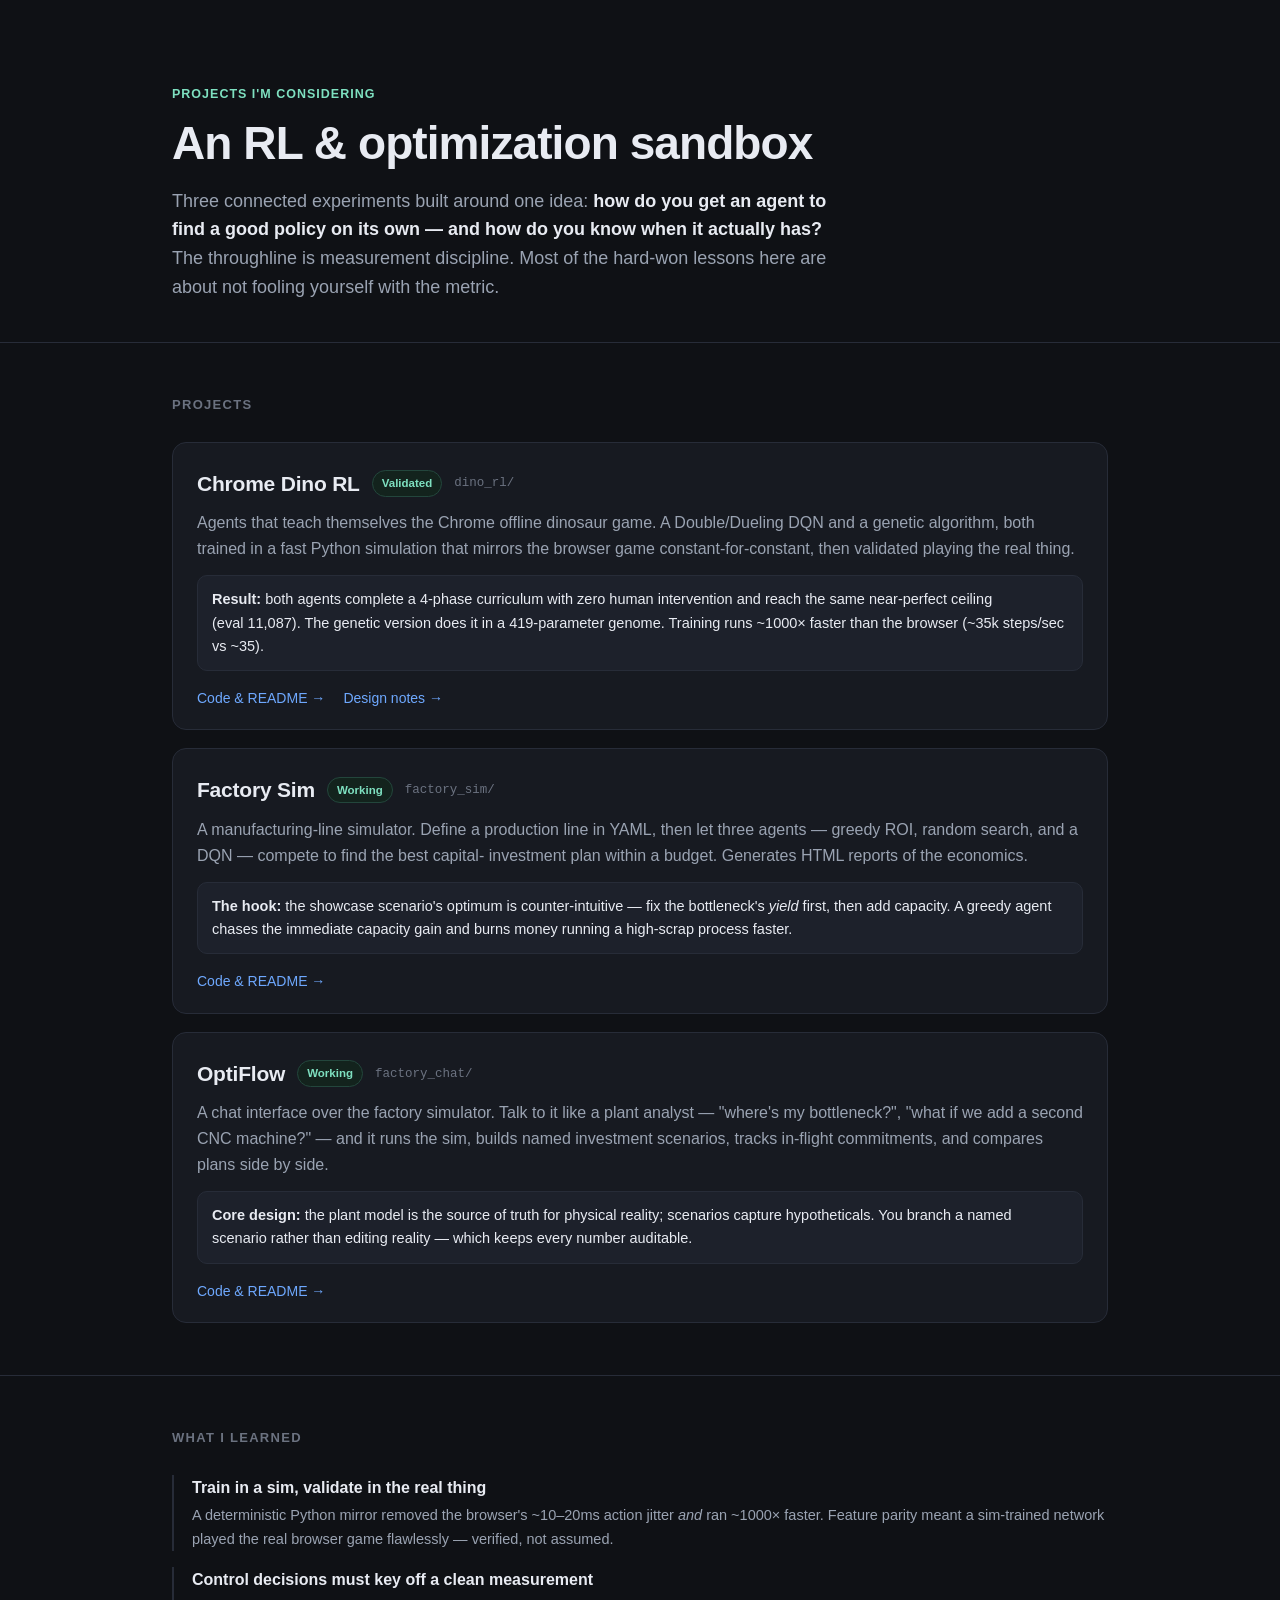
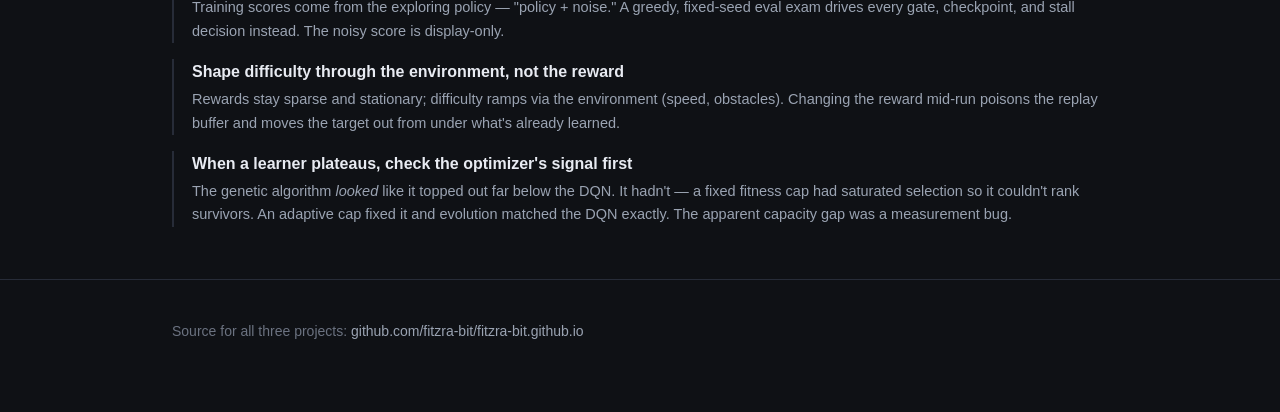
==== index.html @ 8750e718 "Add portfolio landing page for the github.io site The repo name makes this a user Pages site; with n" ====
<!DOCTYPE html>
<html lang="en">
<head>
<meta charset="utf-8">
<meta name="viewport" content="width=device-width, initial-scale=1">
<title>Projects — RL &amp; Optimization Sandbox</title>
<meta name="description" content="A small collection of reinforcement-learning and optimization projects, built around one idea: how do you get an agent to find a good policy on its own — and how do you know when it actually has?">
<style>
  :root{
    --bg:#0f1115; --panel:#171a21; --panel-2:#1d212b; --line:#272c38;
    --ink:#e8ebf2; --muted:#9aa3b2; --faint:#6b7280;
    --accent:#6ea8fe; --accent-2:#7ee0c0; --warn:#f6c177;
    --maxw:980px;
  }
  *{box-sizing:border-box}
  html{scroll-behavior:smooth}
  body{
    margin:0; background:var(--bg); color:var(--ink);
    font:16px/1.6 -apple-system,BlinkMacSystemFont,"Segoe UI",Roboto,Helvetica,Arial,sans-serif;
    -webkit-font-smoothing:antialiased;
  }
  a{color:var(--accent); text-decoration:none}
  a:hover{text-decoration:underline}
  .wrap{max-width:var(--maxw); margin:0 auto; padding:0 22px}
  code{font:13px/1.4 ui-monospace,SFMono-Regular,Menlo,Consolas,monospace;
    background:var(--panel-2); border:1px solid var(--line);
    padding:1px 6px; border-radius:5px; color:var(--accent-2)}

  /* hero */
  header{padding:84px 0 40px; border-bottom:1px solid var(--line)}
  .eyebrow{color:var(--accent-2); font-weight:600; letter-spacing:.08em;
    text-transform:uppercase; font-size:12.5px; margin:0 0 14px}
  h1{font-size:clamp(30px,5vw,46px); line-height:1.1; margin:0 0 18px; letter-spacing:-.02em}
  .lede{font-size:18px; color:var(--muted); max-width:660px; margin:0}
  .lede strong{color:var(--ink); font-weight:600}

  /* section */
  section{padding:52px 0; border-bottom:1px solid var(--line)}
  h2{font-size:13px; letter-spacing:.1em; text-transform:uppercase;
    color:var(--faint); margin:0 0 26px; font-weight:700}

  /* cards */
  .grid{display:grid; gap:18px}
  .card{background:var(--panel); border:1px solid var(--line); border-radius:14px;
    padding:24px 24px 20px; transition:border-color .15s, transform .15s}
  .card:hover{border-color:#39414f; transform:translateY(-2px)}
  .card .top{display:flex; align-items:center; gap:12px; flex-wrap:wrap; margin-bottom:10px}
  .card h3{font-size:21px; margin:0; letter-spacing:-.01em}
  .badge{font-size:11.5px; font-weight:600; padding:3px 9px; border-radius:999px;
    border:1px solid var(--line); color:var(--muted); white-space:nowrap}
  .badge.ok{color:var(--accent-2); border-color:#23463c; background:#13231d}
  .tag{font-size:12.5px; color:var(--faint); font-family:ui-monospace,monospace}
  .card p{color:var(--muted); margin:.4em 0 0}
  .result{margin-top:14px; padding:12px 14px; background:var(--panel-2);
    border:1px solid var(--line); border-radius:10px; font-size:14.5px}
  .result b{color:var(--ink)}
  .links{margin-top:16px; display:flex; gap:18px; font-size:14px}
  .links a{display:inline-flex; align-items:center; gap:6px}

  /* learnings */
  .learn{display:grid; gap:16px}
  .learn .item{padding-left:18px; border-left:2px solid var(--line)}
  .learn h4{margin:0 0 4px; font-size:16px}
  .learn p{margin:0; color:var(--muted); font-size:14.5px}

  footer{padding:40px 0 70px; color:var(--faint); font-size:14px}
  footer a{color:var(--muted)}

  @media (max-width:560px){ header{padding:56px 0 32px} }
</style>
</head>
<body>

<header>
  <div class="wrap">
    <p class="eyebrow">Projects I'm considering</p>
    <h1>An RL &amp; optimization sandbox</h1>
    <p class="lede">Three connected experiments built around one idea: <strong>how do you get
    an agent to find a good policy on its own — and how do you know when it actually has?</strong>
    The throughline is measurement discipline. Most of the hard-won lessons here are about
    not fooling yourself with the metric.</p>
  </div>
</header>

<section>
  <div class="wrap">
    <h2>Projects</h2>
    <div class="grid">

      <div class="card">
        <div class="top">
          <h3>Chrome Dino RL</h3>
          <span class="badge ok">Validated</span>
          <span class="tag">dino_rl/</span>
        </div>
        <p>Agents that teach themselves the Chrome offline dinosaur game. A Double/Dueling DQN
        and a genetic algorithm, both trained in a fast Python simulation that mirrors the
        browser game constant-for-constant, then validated playing the real thing.</p>
        <div class="result">
          <b>Result:</b> both agents complete a 4-phase curriculum with zero human intervention
          and reach the same near-perfect ceiling (eval&nbsp;11,087). The genetic version does it
          in a 419-parameter genome. Training runs ~1000× faster than the browser
          (~35k&nbsp;steps/sec vs ~35).
        </div>
        <div class="links">
          <a href="https://github.com/fitzra-bit/fitzra-bit.github.io/tree/main/dino_rl">Code &amp; README →</a>
          <a href="https://github.com/fitzra-bit/fitzra-bit.github.io/blob/main/dino_rl/OVERHAUL.md">Design notes →</a>
        </div>
      </div>

      <div class="card">
        <div class="top">
          <h3>Factory Sim</h3>
          <span class="badge ok">Working</span>
          <span class="tag">factory_sim/</span>
        </div>
        <p>A manufacturing-line simulator. Define a production line in YAML, then let three
        agents — greedy ROI, random search, and a DQN — compete to find the best capital-
        investment plan within a budget. Generates HTML reports of the economics.</p>
        <div class="result">
          <b>The hook:</b> the showcase scenario's optimum is counter-intuitive — fix the
          bottleneck's <i>yield</i> first, then add capacity. A greedy agent chases the
          immediate capacity gain and burns money running a high-scrap process faster.
        </div>
        <div class="links">
          <a href="https://github.com/fitzra-bit/fitzra-bit.github.io/tree/main/factory_sim">Code &amp; README →</a>
        </div>
      </div>

      <div class="card">
        <div class="top">
          <h3>OptiFlow</h3>
          <span class="badge ok">Working</span>
          <span class="tag">factory_chat/</span>
        </div>
        <p>A chat interface over the factory simulator. Talk to it like a plant analyst —
        "where's my bottleneck?", "what if we add a second CNC machine?" — and it runs the
        sim, builds named investment scenarios, tracks in-flight commitments, and compares
        plans side by side.</p>
        <div class="result">
          <b>Core design:</b> the plant model is the source of truth for physical reality;
          scenarios capture hypotheticals. You branch a named scenario rather than editing
          reality — which keeps every number auditable.
        </div>
        <div class="links">
          <a href="https://github.com/fitzra-bit/fitzra-bit.github.io/tree/main/factory_chat">Code &amp; README →</a>
        </div>
      </div>

    </div>
  </div>
</section>

<section>
  <div class="wrap">
    <h2>What I learned</h2>
    <div class="learn">
      <div class="item">
        <h4>Train in a sim, validate in the real thing</h4>
        <p>A deterministic Python mirror removed the browser's ~10–20ms action jitter
        <em>and</em> ran ~1000× faster. Feature parity meant a sim-trained network played the
        real browser game flawlessly — verified, not assumed.</p>
      </div>
      <div class="item">
        <h4>Control decisions must key off a clean measurement</h4>
        <p>Training scores come from the exploring policy — "policy + noise." A greedy,
        fixed-seed eval exam drives every gate, checkpoint, and stall decision instead. The
        noisy score is display-only.</p>
      </div>
      <div class="item">
        <h4>Shape difficulty through the environment, not the reward</h4>
        <p>Rewards stay sparse and stationary; difficulty ramps via the environment (speed,
        obstacles). Changing the reward mid-run poisons the replay buffer and moves the
        target out from under what's already learned.</p>
      </div>
      <div class="item">
        <h4>When a learner plateaus, check the optimizer's signal first</h4>
        <p>The genetic algorithm <em>looked</em> like it topped out far below the DQN. It hadn't —
        a fixed fitness cap had saturated selection so it couldn't rank survivors. An adaptive
        cap fixed it and evolution matched the DQN exactly. The apparent capacity gap was a
        measurement bug.</p>
      </div>
    </div>
  </div>
</section>

<footer>
  <div class="wrap">
    Source for all three projects:
    <a href="https://github.com/fitzra-bit/fitzra-bit.github.io">github.com/fitzra-bit/fitzra-bit.github.io</a>
  </div>
</footer>

</body>
</html>
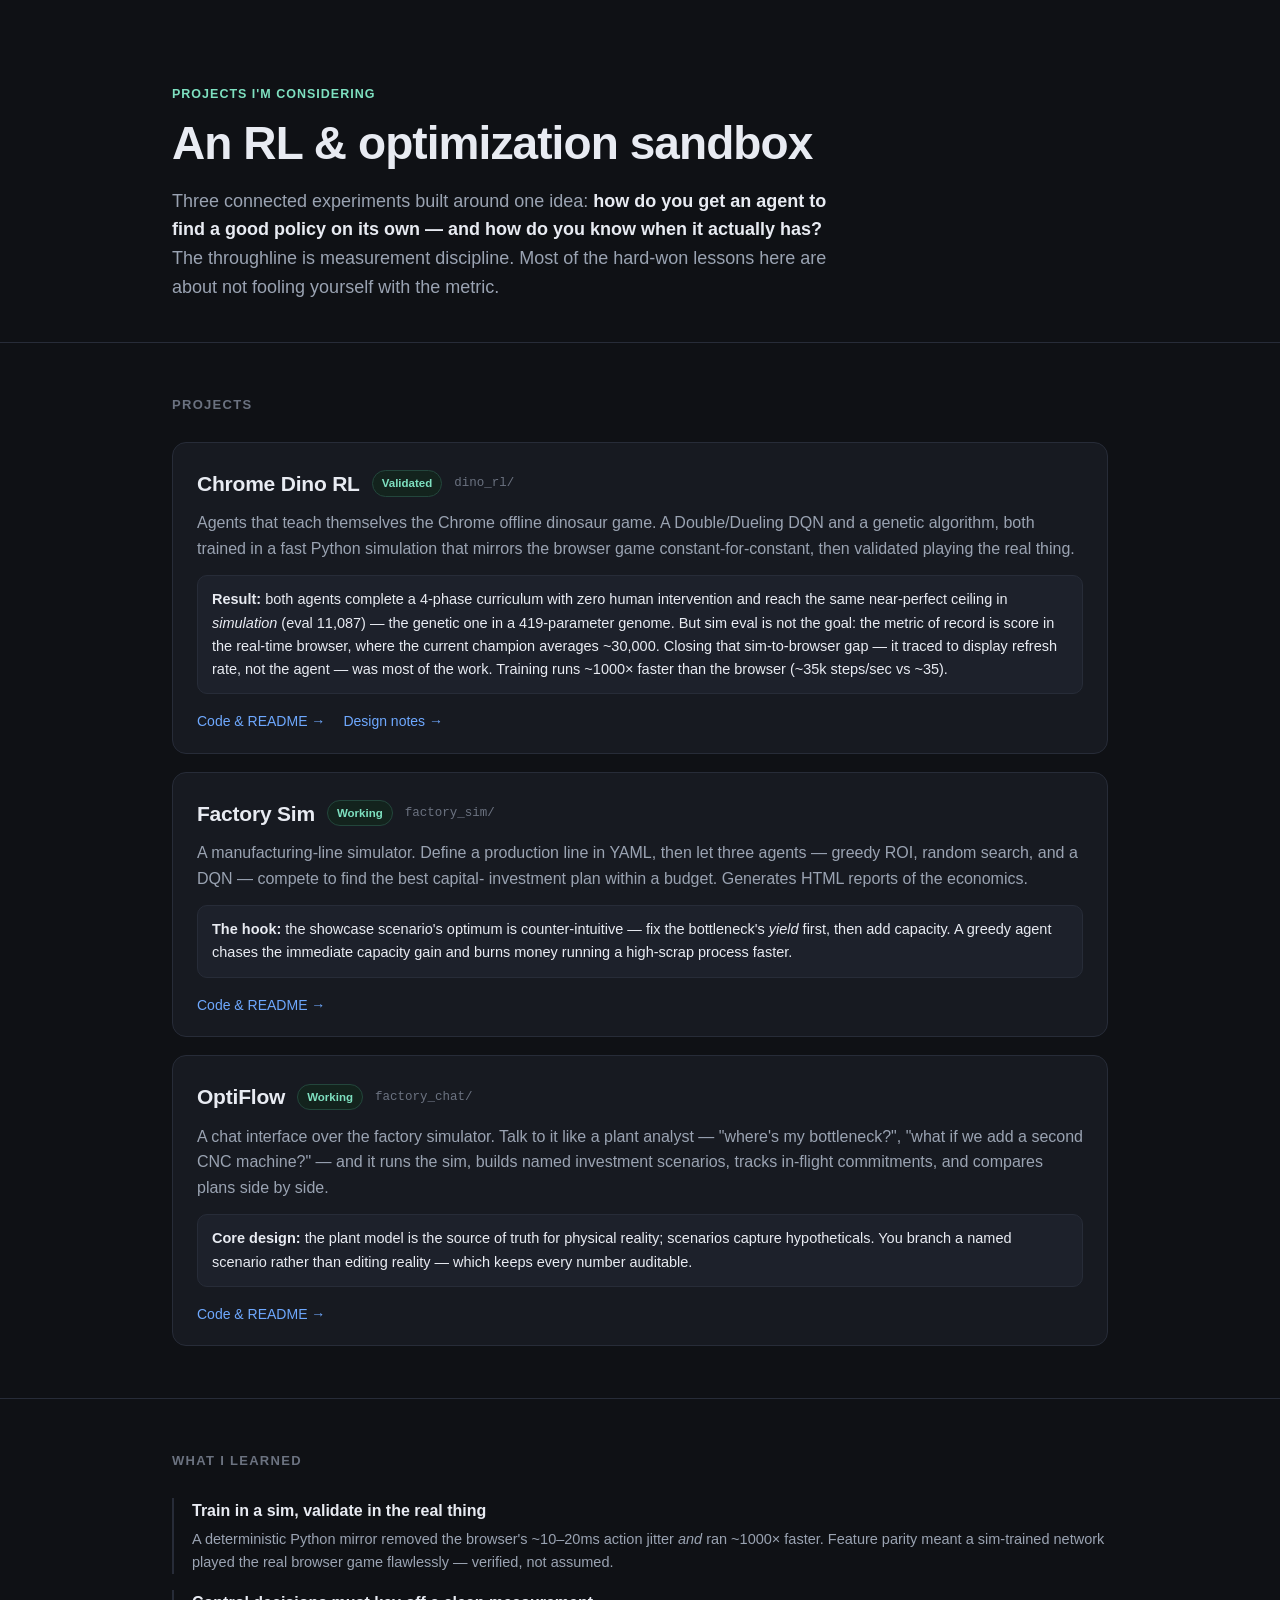
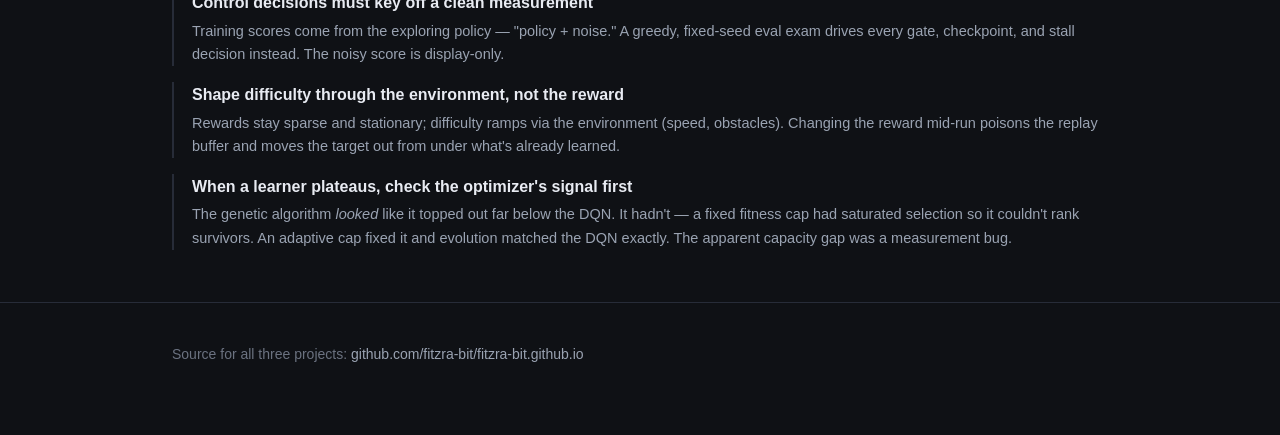
==== commit bd554a6b: "Docs: retrospective alignment — the archive had drifted from the code Live troubleshooting surfaced " ====
--- a/index.html
+++ b/index.html
@@ -97,9 +97,13 @@
         and a genetic algorithm, both trained in a fast Python simulation that mirrors the
         browser game constant-for-constant, then validated playing the real thing.</p>
         <div class="result">
-          <b>Result:</b> both agents complete a 4-phase curriculum with zero human intervention
-          and reach the same near-perfect ceiling (eval&nbsp;11,087). The genetic version does it
-          in a 419-parameter genome. Training runs ~1000× faster than the browser
+          <b>Result:</b> both agents complete a 4-phase curriculum with zero human
+          intervention and reach the same near-perfect ceiling in <i>simulation</i>
+          (eval&nbsp;11,087) — the genetic one in a 419-parameter genome. But sim
+          eval is not the goal: the metric of record is score in the real-time
+          browser, where the current champion averages ~30,000. Closing that
+          sim-to-browser gap — it traced to display refresh rate, not the agent —
+          was most of the work. Training runs ~1000× faster than the browser
           (~35k&nbsp;steps/sec vs ~35).
         </div>
         <div class="links">
